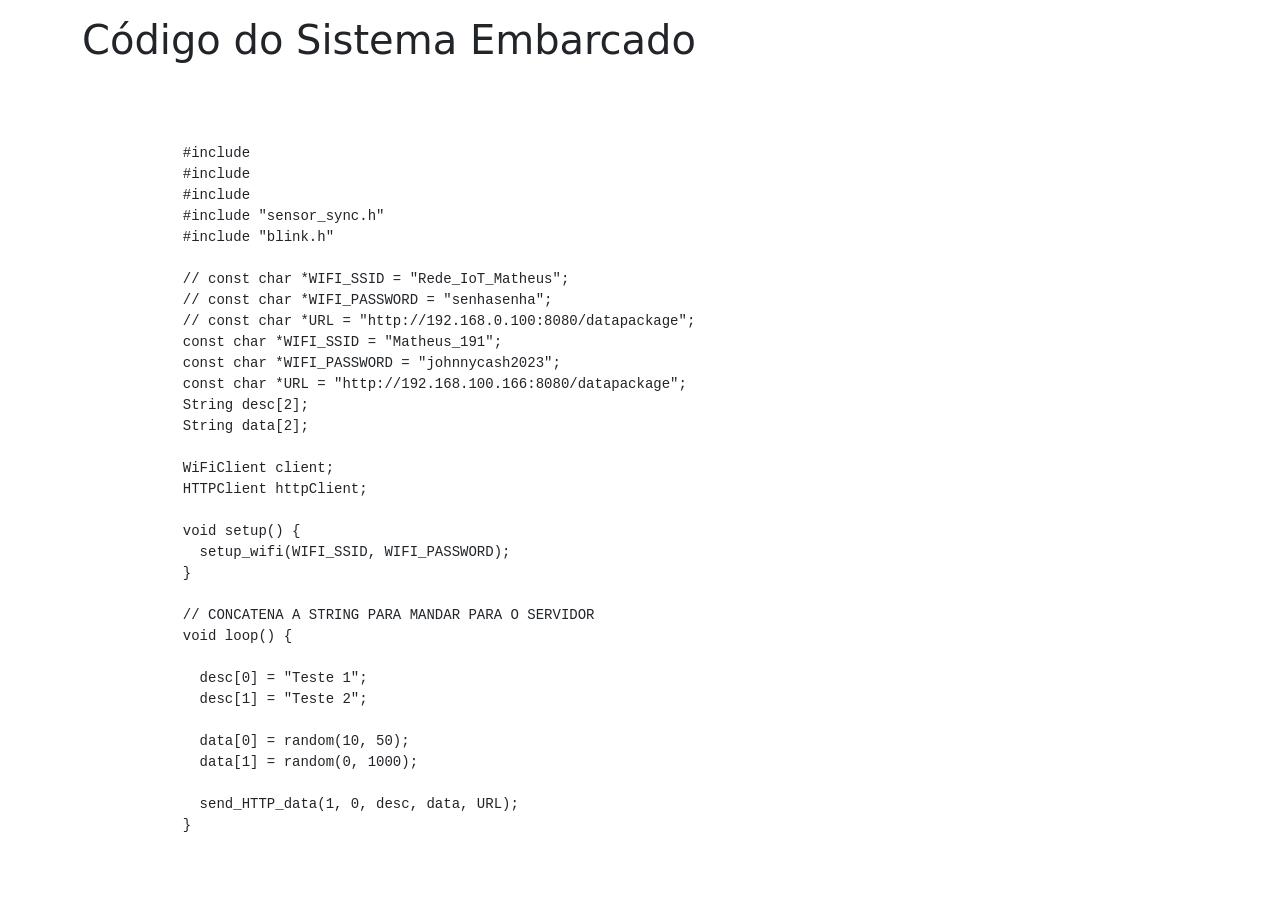
==== sensorsync/src/main/resources/static/code.html @ 165d3299 "update auth endpoint" ====
<!doctype html>
<html lang="pt-BR">

<head>
    <meta charset="utf-8">
    <meta name="viewport" content="width=device-width, initial-scale=1">
    <title>SensorSync</title>
    <link rel="icon" type="image/x-icon" href="img/logo.png">
    <link href="https://cdn.jsdelivr.net/npm/bootstrap@5.3.2/dist/css/bootstrap.min.css" rel="stylesheet"
          integrity="sha384-T3c6CoIi6uLrA9TneNEoa7RxnatzjcDSCmG1MXxSR1GAsXEV/Dwwykc2MPK8M2HN" crossorigin="anonymous">
    <link href="https://cdn.jsdelivr.net/npm/bootstrap@5.3.2/dist/css/bootstrap.min.css" rel="stylesheet"
          integrity="sha384-T3c6CoIi6uLrA9TneNEoa7RxnatzjcDSCmG1MXxSR1GAsXEV/Dwwykc2MPK8M2HN" crossorigin="anonymous">
    <script src="scripts/dark_mode.js"></script>


</head>

<body onload="generateTable()">

<div class="container">
    <div>
        <p>
        <h1>
            <div id="codeTitle">Código do Sistema Embarcado</div>
        </h1>
        </p>
    </div>


    <div id="codeGenerated">


    <pre>
        <code>
            <!--    &lt;p&gt;Sample text here...&lt;/p&gt;-->
            <!--&lt;p&gt;And another line of sample text here...&lt;/p&gt;-->
            #include <Arduino.h>
            #include <ESP8266WiFi.h>
            #include <ESP8266HTTPClient.h>
            #include "sensor_sync.h"
            #include "blink.h"

            // const char *WIFI_SSID = "Rede_IoT_Matheus";
            // const char *WIFI_PASSWORD = "senhasenha";
            // const char *URL = "http://192.168.0.100:8080/datapackage";
            const char *WIFI_SSID = "Matheus_191";
            const char *WIFI_PASSWORD = "johnnycash2023";
            const char *URL = "http://192.168.100.166:8080/datapackage";
            String desc[2];
            String data[2];

            WiFiClient client;
            HTTPClient httpClient;

            void setup() {
              setup_wifi(WIFI_SSID, WIFI_PASSWORD);
            }

            // CONCATENA A STRING PARA MANDAR PARA O SERVIDOR
            void loop() {

              desc[0] = "Teste 1";
              desc[1] = "Teste 2";

              data[0] = random(10, 50);
              data[1] = random(0, 1000);

              send_HTTP_data(1, 0, desc, data, URL);
            }
        </code>
    </pre>

    </div>

</div>

<script src="https://cdn.jsdelivr.net/npm/bootstrap@5.3.2/dist/js/bootstrap.bundle.min.js"
        integrity="sha384-C6RzsynM9kWDrMNeT87bh95OGNyZPhcTNXj1NW7RuBCsyN/o0jlpcV8Qyq46cDfL"
        crossorigin="anonymous"></script>
</body>

<script src="scripts/export.js"></script>

</html>
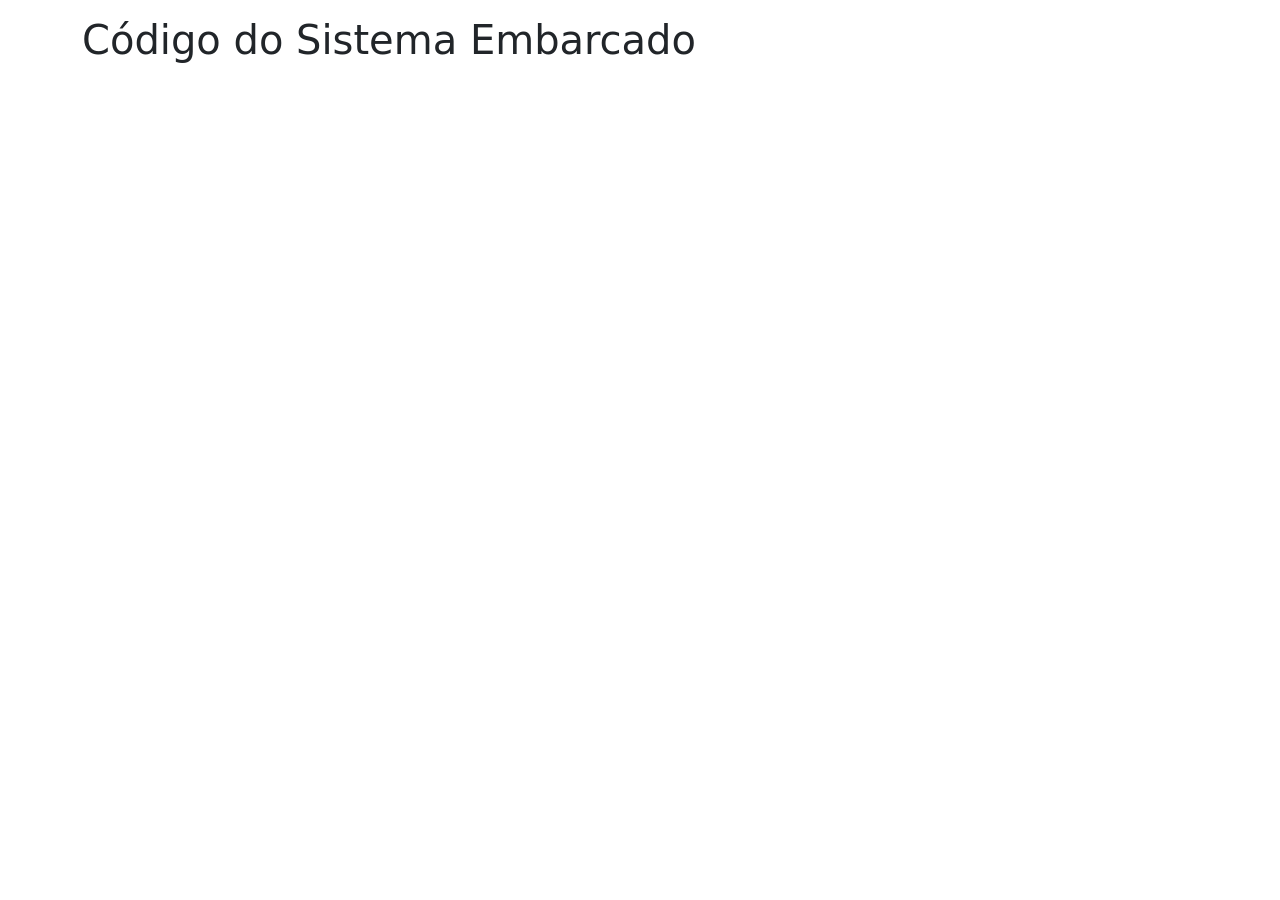
==== commit 4c61bb0a: "update code generate ESP8266 and ESP32" ====
--- a/sensorsync/src/main/resources/static/code.html
+++ b/sensorsync/src/main/resources/static/code.html
@@ -15,7 +15,7 @@
 
 </head>
 
-<body onload="generateTable()">
+<body onload="generateCode()">
 
 <div class="container">
     <div>
@@ -27,46 +27,15 @@
     </div>
 
 
-    <div id="codeGenerated">
+    <div>
 
 
     <pre>
         <code>
-            <!--    &lt;p&gt;Sample text here...&lt;/p&gt;-->
-            <!--&lt;p&gt;And another line of sample text here...&lt;/p&gt;-->
-            #include <Arduino.h>
-            #include <ESP8266WiFi.h>
-            #include <ESP8266HTTPClient.h>
-            #include "sensor_sync.h"
-            #include "blink.h"
+            <div id="codeGenerated">
 
-            // const char *WIFI_SSID = "Rede_IoT_Matheus";
-            // const char *WIFI_PASSWORD = "senhasenha";
-            // const char *URL = "http://192.168.0.100:8080/datapackage";
-            const char *WIFI_SSID = "Matheus_191";
-            const char *WIFI_PASSWORD = "johnnycash2023";
-            const char *URL = "http://192.168.100.166:8080/datapackage";
-            String desc[2];
-            String data[2];
 
-            WiFiClient client;
-            HTTPClient httpClient;
-
-            void setup() {
-              setup_wifi(WIFI_SSID, WIFI_PASSWORD);
-            }
-
-            // CONCATENA A STRING PARA MANDAR PARA O SERVIDOR
-            void loop() {
-
-              desc[0] = "Teste 1";
-              desc[1] = "Teste 2";
-
-              data[0] = random(10, 50);
-              data[1] = random(0, 1000);
-
-              send_HTTP_data(1, 0, desc, data, URL);
-            }
+            </div>
         </code>
     </pre>
 
@@ -79,6 +48,6 @@
         crossorigin="anonymous"></script>
 </body>
 
-<script src="scripts/export.js"></script>
+<script src="scripts/code.js"></script>
 
 </html>
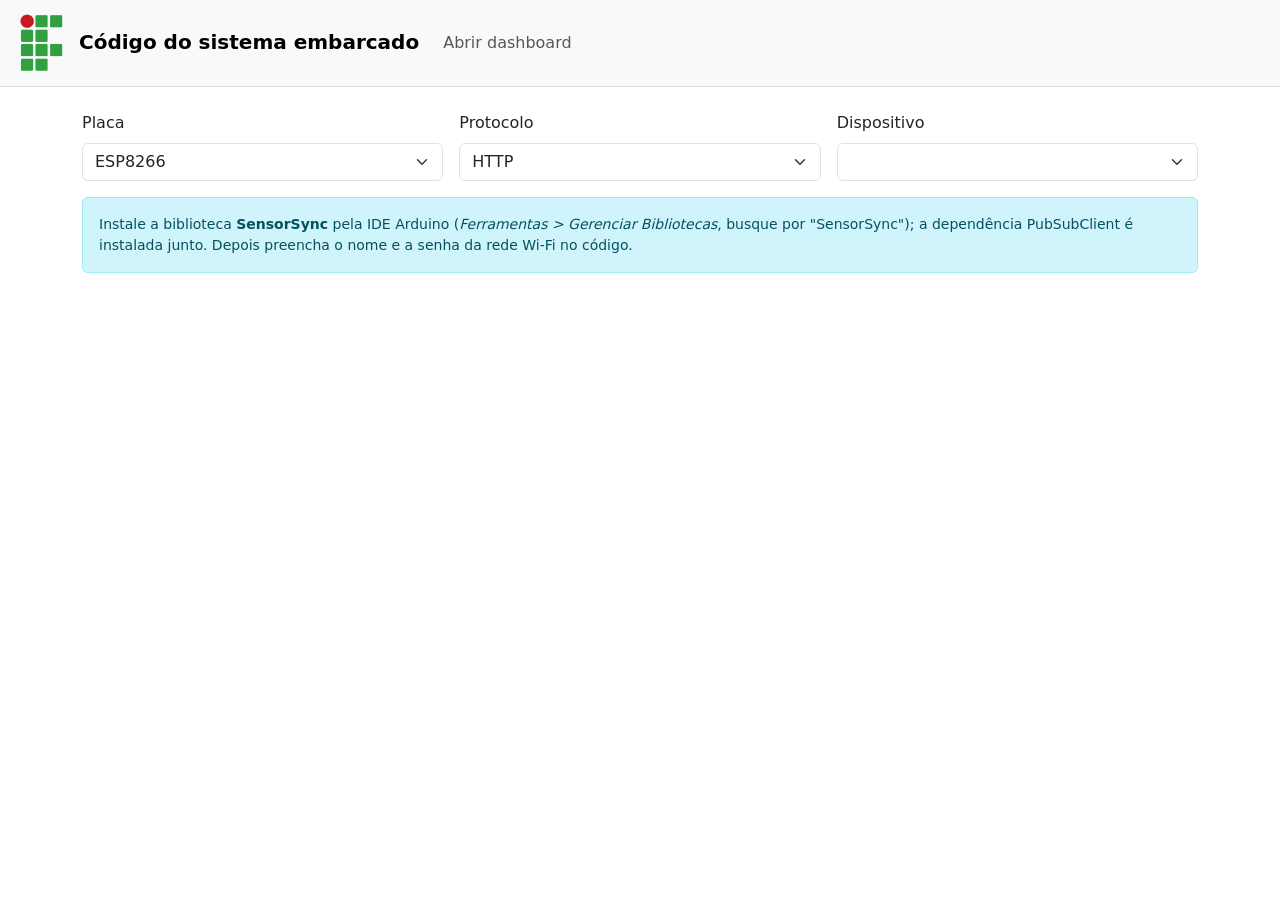
==== commit 381ba030: "feat: autenticacao de usuarios, tokens por dispositivo e correcao das telas - Spring Security: login" ====
--- a/sensorsync/src/main/resources/static/code.html
+++ b/sensorsync/src/main/resources/static/code.html
@@ -1,53 +1,62 @@
 <!doctype html>
 <html lang="pt-BR">
-
 <head>
     <meta charset="utf-8">
     <meta name="viewport" content="width=device-width, initial-scale=1">
-    <title>SensorSync</title>
+    <title>SensorSync - Código embarcado</title>
     <link rel="icon" type="image/x-icon" href="img/logo.png">
-    <link href="https://cdn.jsdelivr.net/npm/bootstrap@5.3.2/dist/css/bootstrap.min.css" rel="stylesheet"
-          integrity="sha384-T3c6CoIi6uLrA9TneNEoa7RxnatzjcDSCmG1MXxSR1GAsXEV/Dwwykc2MPK8M2HN" crossorigin="anonymous">
-    <link href="https://cdn.jsdelivr.net/npm/bootstrap@5.3.2/dist/css/bootstrap.min.css" rel="stylesheet"
-          integrity="sha384-T3c6CoIi6uLrA9TneNEoa7RxnatzjcDSCmG1MXxSR1GAsXEV/Dwwykc2MPK8M2HN" crossorigin="anonymous">
+    <link href="scripts/imports/bootstrap.min.css" rel="stylesheet">
     <script src="scripts/dark_mode.js"></script>
+</head>
+<body>
+<nav class="navbar navbar-expand-lg bg-body-tertiary border-bottom">
+    <div class="container-fluid">
+        <a class="navbar-brand fw-semibold" href="index.html">
+            <img src='./img/if_logo.png' alt='Logo' width='60' height='60' class='d-inline-block align-text-mid'>
+            <span id="codeTitle">Código do sistema embarcado</span>
+        </a>
+        <div class="navbar-nav me-auto">
+            <a class="nav-link" id="dashboardLink" href="#">Abrir dashboard</a>
+        </div>
+        <div class="navbar-nav" id="userMenu"></div>
+    </div>
+</nav>
 
+<div class="container my-4">
+    <div id="tokensBox"></div>
 
-</head>
-
-<body onload="generateCode()">
-
-<div class="container">
-    <div>
-        <p>
-        <h1>
-            <div id="codeTitle">Código do Sistema Embarcado</div>
-        </h1>
-        </p>
+    <div class="row g-3 align-items-end mb-3">
+        <div class="col-md-4">
+            <label class="form-label" for="board">Placa</label>
+            <select class="form-select" id="board">
+                <option value="ESP8266">ESP8266</option>
+                <option value="ESP32">ESP32</option>
+                <option value="ARDUINO_ESP8266">Arduino + ESP8266</option>
+            </select>
+        </div>
+        <div class="col-md-4">
+            <label class="form-label" for="protocol">Protocolo</label>
+            <select class="form-select" id="protocol">
+                <option value="HTTP">HTTP</option>
+                <option value="MQTT">MQTT</option>
+            </select>
+        </div>
+        <div class="col-md-4">
+            <label class="form-label" for="device">Dispositivo</label>
+            <select class="form-select" id="device"></select>
+        </div>
     </div>
 
-
-    <div>
-
-
-    <pre>
-        <code>
-            <div id="codeGenerated">
-
-
-            </div>
-        </code>
-    </pre>
-
+    <div class="alert alert-info small">
+        Instale a biblioteca <strong>SensorSync</strong> pela IDE Arduino (<em>Ferramentas &gt; Gerenciar Bibliotecas</em>,
+        busque por "SensorSync"); a dependência PubSubClient é instalada junto. Depois preencha o nome e a senha da rede Wi-Fi no código.
     </div>
 
+    <div id="codeGenerated"></div>
 </div>
 
-<script src="https://cdn.jsdelivr.net/npm/bootstrap@5.3.2/dist/js/bootstrap.bundle.min.js"
-        integrity="sha384-C6RzsynM9kWDrMNeT87bh95OGNyZPhcTNXj1NW7RuBCsyN/o0jlpcV8Qyq46cDfL"
-        crossorigin="anonymous"></script>
+<script src="scripts/imports/bootstrap.bundle.min.js"></script>
+<script src="scripts/app.js"></script>
+<script src="scripts/code.js"></script>
 </body>
-
-<script src="scripts/code.js"></script>
-
-</html>+</html>
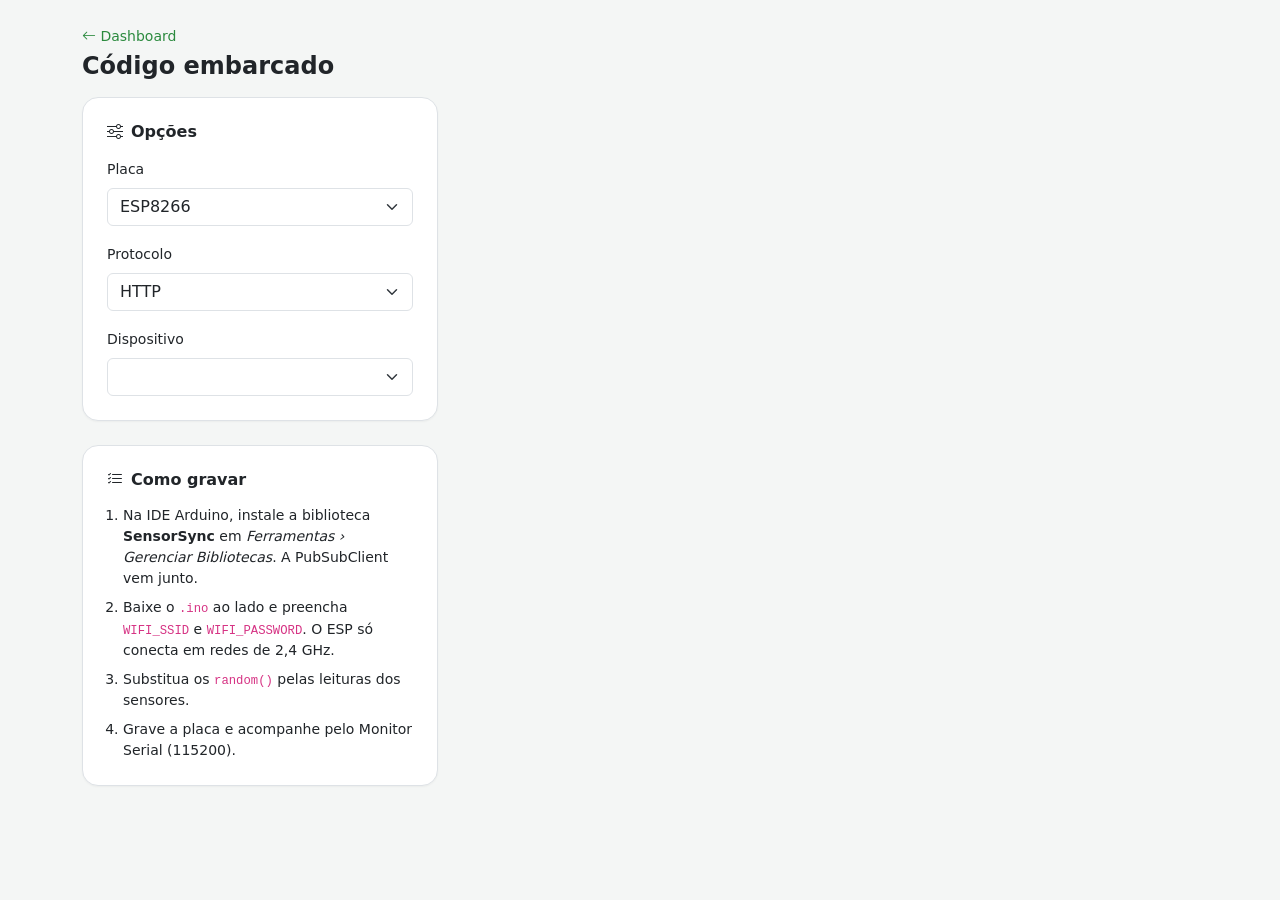
==== commit 2f68e685: "feat(ui): novo visual das telas com Bootstrap - Barra de navegacao unica (projetos, novo projeto, us" ====
--- a/sensorsync/src/main/resources/static/code.html
+++ b/sensorsync/src/main/resources/static/code.html
@@ -4,56 +4,65 @@
     <meta charset="utf-8">
     <meta name="viewport" content="width=device-width, initial-scale=1">
     <title>SensorSync - Código embarcado</title>
-    <link rel="icon" type="image/x-icon" href="img/logo.png">
+    <link rel="icon" type="image/png" href="img/logo.png">
     <link href="scripts/imports/bootstrap.min.css" rel="stylesheet">
+    <link href="vendor/bootstrap-icons/bootstrap-icons.min.css" rel="stylesheet">
+    <link href="styles/app.css" rel="stylesheet">
     <script src="scripts/dark_mode.js"></script>
 </head>
 <body>
-<nav class="navbar navbar-expand-lg bg-body-tertiary border-bottom">
-    <div class="container-fluid">
-        <a class="navbar-brand fw-semibold" href="index.html">
-            <img src='./img/if_logo.png' alt='Logo' width='60' height='60' class='d-inline-block align-text-mid'>
-            <span id="codeTitle">Código do sistema embarcado</span>
-        </a>
-        <div class="navbar-nav me-auto">
-            <a class="nav-link" id="dashboardLink" href="#">Abrir dashboard</a>
-        </div>
-        <div class="navbar-nav" id="userMenu"></div>
+<nav id="appNav"></nav>
+
+<main class="container-xl">
+    <div class="ss-page-header">
+        <a class="small text-decoration-none" id="dashboardLink" href="#"><i class="bi bi-arrow-left"></i> Dashboard</a>
+        <h1 class="mt-1" id="codeTitle">Código embarcado</h1>
     </div>
-</nav>
 
-<div class="container my-4">
     <div id="tokensBox"></div>
 
-    <div class="row g-3 align-items-end mb-3">
-        <div class="col-md-4">
-            <label class="form-label" for="board">Placa</label>
-            <select class="form-select" id="board">
-                <option value="ESP8266">ESP8266</option>
-                <option value="ESP32">ESP32</option>
-                <option value="ARDUINO_ESP8266">Arduino + ESP8266</option>
-            </select>
+    <div class="row g-4">
+        <div class="col-lg-4">
+            <section class="ss-card p-4 mb-4">
+                <h2 class="h6 fw-semibold mb-3"><i class="bi bi-sliders me-2"></i>Opções</h2>
+                <div class="mb-3">
+                    <label class="form-label small" for="board">Placa</label>
+                    <select class="form-select" id="board">
+                        <option value="ESP8266">ESP8266</option>
+                        <option value="ESP32">ESP32</option>
+                        <option value="ARDUINO_ESP8266">Arduino + ESP8266</option>
+                    </select>
+                </div>
+                <div class="mb-3">
+                    <label class="form-label small" for="protocol">Protocolo</label>
+                    <select class="form-select" id="protocol">
+                        <option value="HTTP">HTTP</option>
+                        <option value="MQTT">MQTT</option>
+                    </select>
+                </div>
+                <div>
+                    <label class="form-label small" for="device">Dispositivo</label>
+                    <select class="form-select" id="device"></select>
+                </div>
+            </section>
+
+            <section class="ss-card p-4">
+                <h2 class="h6 fw-semibold mb-3"><i class="bi bi-list-check me-2"></i>Como gravar</h2>
+                <ol class="small ps-3 mb-0 d-flex flex-column gap-2">
+                    <li>Na IDE Arduino, instale a biblioteca <strong>SensorSync</strong> em <em>Ferramentas › Gerenciar Bibliotecas</em>. A PubSubClient vem junto.</li>
+                    <li>Baixe o <code>.ino</code> ao lado e preencha <code>WIFI_SSID</code> e <code>WIFI_PASSWORD</code>. O ESP só conecta em redes de 2,4 GHz.</li>
+                    <li>Substitua os <code>random()</code> pelas leituras dos sensores.</li>
+                    <li>Grave a placa e acompanhe pelo Monitor Serial (115200).</li>
+                </ol>
+            </section>
         </div>
-        <div class="col-md-4">
-            <label class="form-label" for="protocol">Protocolo</label>
-            <select class="form-select" id="protocol">
-                <option value="HTTP">HTTP</option>
-                <option value="MQTT">MQTT</option>
-            </select>
-        </div>
-        <div class="col-md-4">
-            <label class="form-label" for="device">Dispositivo</label>
-            <select class="form-select" id="device"></select>
+        <div class="col-lg-8">
+            <div id="codeGenerated"></div>
         </div>
     </div>
+</main>
 
-    <div class="alert alert-info small">
-        Instale a biblioteca <strong>SensorSync</strong> pela IDE Arduino (<em>Ferramentas &gt; Gerenciar Bibliotecas</em>,
-        busque por "SensorSync"); a dependência PubSubClient é instalada junto. Depois preencha o nome e a senha da rede Wi-Fi no código.
-    </div>
-
-    <div id="codeGenerated"></div>
-</div>
+<footer id="appFooter"></footer>
 
 <script src="scripts/imports/bootstrap.bundle.min.js"></script>
 <script src="scripts/app.js"></script>
--- a/sensorsync/src/main/resources/static/styles/app.css
+++ b/sensorsync/src/main/resources/static/styles/app.css
@@ -0,0 +1,237 @@
+/* SensorSync - ajustes visuais sobre o Bootstrap 5.3 */
+
+:root,
+[data-bs-theme=light] {
+    --ss-green: #2b8a3e;
+    --ss-green-rgb: 43, 138, 62;
+    --ss-green-dark: #22702f;
+    --bs-primary: var(--ss-green);
+    --bs-primary-rgb: var(--ss-green-rgb);
+    --bs-link-color: var(--ss-green);
+    --bs-link-color-rgb: var(--ss-green-rgb);
+    --bs-link-hover-color: var(--ss-green-dark);
+    --ss-page-bg: #f4f6f5;
+    --ss-surface: #ffffff;
+}
+
+[data-bs-theme=dark] {
+    --ss-green: #40c057;
+    --ss-green-rgb: 64, 192, 87;
+    --ss-green-dark: #37b24d;
+    --bs-primary: var(--ss-green);
+    --bs-primary-rgb: var(--ss-green-rgb);
+    --bs-link-color: var(--ss-green);
+    --bs-link-color-rgb: var(--ss-green-rgb);
+    --bs-link-hover-color: #69db7c;
+    --bs-body-bg: #111614;
+    --bs-body-bg-rgb: 17, 22, 20;
+    --ss-page-bg: #111614;
+    --bs-secondary-bg: #222b28;
+    --bs-tertiary-bg: #1a211f;
+    --bs-border-color: #2c3633;
+    --ss-surface: #182019;
+}
+
+body {
+    background-color: var(--ss-page-bg);
+}
+
+.btn-primary {
+    --bs-btn-bg: var(--ss-green);
+    --bs-btn-border-color: var(--ss-green);
+    --bs-btn-hover-bg: var(--ss-green-dark);
+    --bs-btn-hover-border-color: var(--ss-green-dark);
+    --bs-btn-active-bg: var(--ss-green-dark);
+    --bs-btn-active-border-color: var(--ss-green-dark);
+    --bs-btn-disabled-bg: var(--ss-green);
+    --bs-btn-disabled-border-color: var(--ss-green);
+}
+
+[data-bs-theme=dark] .btn-primary {
+    --bs-btn-color: #0b1f10;
+    --bs-btn-hover-color: #0b1f10;
+    --bs-btn-active-color: #0b1f10;
+}
+
+.btn-outline-primary {
+    --bs-btn-color: var(--ss-green);
+    --bs-btn-border-color: var(--ss-green);
+    --bs-btn-hover-bg: var(--ss-green);
+    --bs-btn-hover-border-color: var(--ss-green);
+    --bs-btn-active-bg: var(--ss-green-dark);
+    --bs-btn-active-border-color: var(--ss-green-dark);
+}
+
+.form-control:focus, .form-select:focus, .form-check-input:focus {
+    border-color: rgba(var(--ss-green-rgb), .6);
+    box-shadow: 0 0 0 .25rem rgba(var(--ss-green-rgb), .2);
+}
+
+.form-check-input:checked {
+    background-color: var(--ss-green);
+    border-color: var(--ss-green);
+}
+
+/* Navbar */
+.ss-navbar {
+    background: var(--ss-surface);
+    border-bottom: 1px solid var(--bs-border-color);
+}
+
+.ss-brand-mark {
+    width: 34px;
+    height: 34px;
+    border-radius: 10px;
+    display: inline-flex;
+    align-items: center;
+    justify-content: center;
+    background: rgba(var(--ss-green-rgb), .12);
+    color: var(--ss-green);
+    font-size: 1.15rem;
+}
+
+.ss-navbar .nav-link.active {
+    color: var(--ss-green);
+    font-weight: 600;
+}
+
+/* Superficies */
+.ss-card {
+    background: var(--ss-surface);
+    border: 1px solid var(--bs-border-color);
+    border-radius: 1rem;
+    box-shadow: 0 1px 2px rgba(0, 0, 0, .04);
+}
+
+.ss-page-header {
+    padding: 1.5rem 0 1rem;
+}
+
+.ss-page-header h1 {
+    font-size: 1.5rem;
+    font-weight: 600;
+    margin: 0;
+}
+
+.ss-muted {
+    color: var(--bs-secondary-color);
+}
+
+.ss-icon-badge {
+    width: 42px;
+    height: 42px;
+    border-radius: 12px;
+    display: inline-flex;
+    align-items: center;
+    justify-content: center;
+    background: rgba(var(--ss-green-rgb), .12);
+    color: var(--ss-green);
+    font-size: 1.25rem;
+    flex-shrink: 0;
+}
+
+/* Cards de projeto na tela inicial */
+.ss-project {
+    transition: box-shadow .15s ease, transform .15s ease;
+}
+
+.ss-project:hover {
+    box-shadow: 0 .5rem 1.25rem rgba(0, 0, 0, .08);
+    transform: translateY(-1px);
+}
+
+.ss-project .stretched-link::after {
+    z-index: 0;
+}
+
+.ss-project .dropdown {
+    position: relative;
+    z-index: 2;
+}
+
+/* KPIs do dashboard */
+.ss-kpi-value {
+    font-size: 2rem;
+    font-weight: 600;
+    line-height: 1.1;
+    font-variant-numeric: tabular-nums;
+}
+
+.ss-status-dot {
+    width: .6rem;
+    height: .6rem;
+    border-radius: 50%;
+    display: inline-block;
+    background: var(--bs-secondary-color);
+}
+
+.ss-status-dot.online {
+    background: #2f9e44;
+    box-shadow: 0 0 0 3px rgba(47, 158, 68, .2);
+}
+
+.ss-status-dot.idle {
+    background: #f08c00;
+}
+
+/* Bloco de codigo */
+.ss-code {
+    background: #0b110e;
+    color: #d3e4da;
+    border-radius: 0 0 1rem 1rem;
+    font-size: .85rem;
+    max-height: 70vh;
+    overflow: auto;
+}
+
+/* Variaveis no gerador */
+.ss-var-row {
+    border: 1px solid var(--bs-border-color);
+    border-radius: .75rem;
+    padding: .75rem;
+    background: var(--ss-page-bg);
+}
+
+.ss-option {
+    cursor: pointer;
+}
+
+.btn-check:checked + .ss-option {
+    border-color: var(--ss-green) !important;
+    background: rgba(var(--ss-green-rgb), .08);
+    box-shadow: 0 0 0 1px var(--ss-green);
+}
+
+/* Avatar com iniciais */
+.ss-avatar {
+    width: 36px;
+    height: 36px;
+    border-radius: 50%;
+    display: inline-flex;
+    align-items: center;
+    justify-content: center;
+    background: rgba(var(--ss-green-rgb), .15);
+    color: var(--ss-green);
+    font-weight: 600;
+    font-size: .85rem;
+    flex-shrink: 0;
+}
+
+.table-sticky thead th {
+    position: sticky;
+    top: 0;
+    z-index: 1;
+    background: var(--ss-surface);
+}
+
+.ss-footer {
+    color: var(--bs-secondary-color);
+    font-size: .85rem;
+}
+
+.ss-chip {
+    background: var(--bs-secondary-bg);
+    color: var(--bs-body-color);
+    border: 1px solid var(--bs-border-color);
+    font-weight: 500;
+}
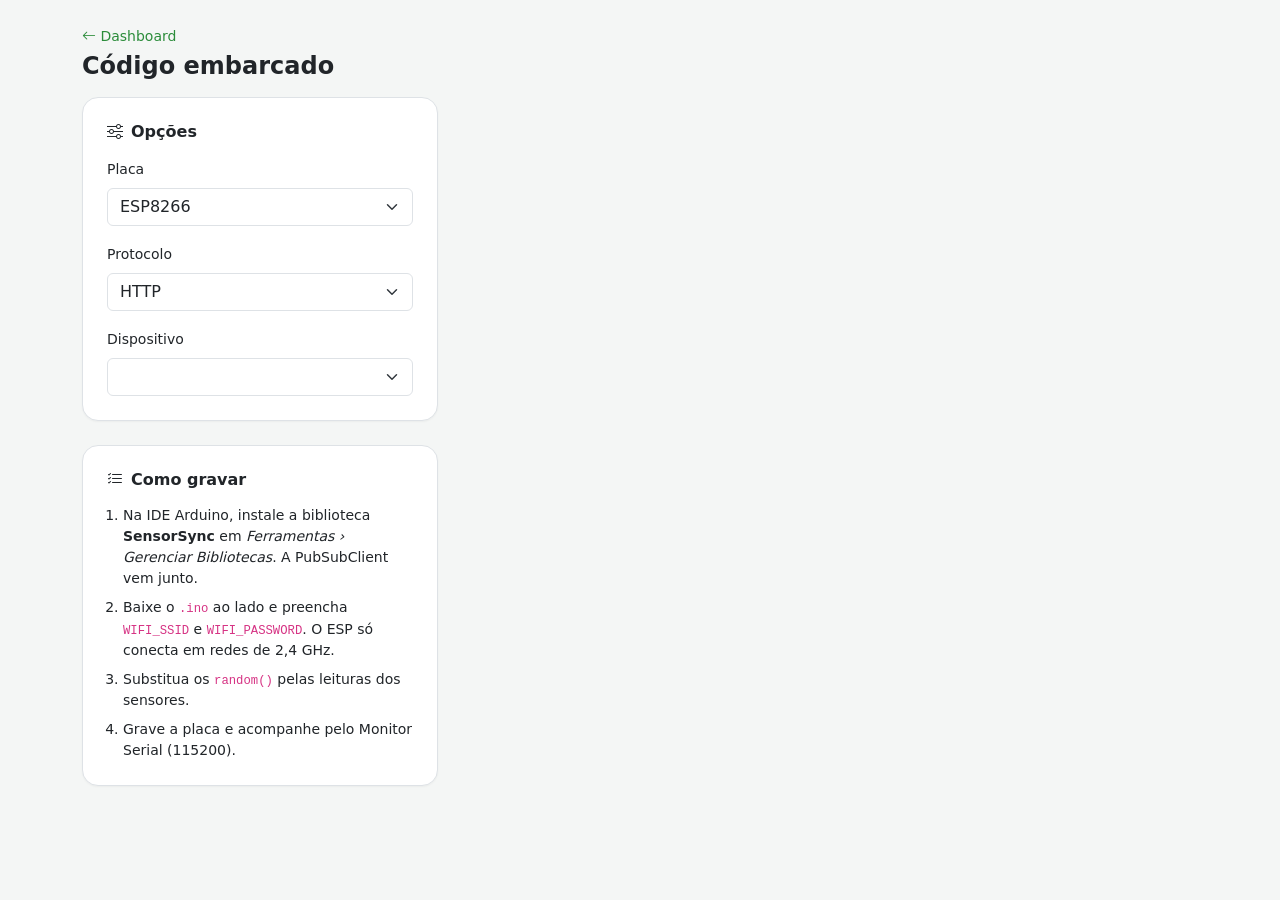
==== commit e041a40d: "feat(ui): identidade visual do IFSC e correcao da busca de projetos - Cores da marca dos Institutos " ====
--- a/sensorsync/src/main/resources/static/code.html
+++ b/sensorsync/src/main/resources/static/code.html
@@ -4,7 +4,7 @@
     <meta charset="utf-8">
     <meta name="viewport" content="width=device-width, initial-scale=1">
     <title>SensorSync - Código embarcado</title>
-    <link rel="icon" type="image/png" href="img/logo.png">
+    <link rel="icon" type="image/png" href="img/if_logo.png">
     <link href="scripts/imports/bootstrap.min.css" rel="stylesheet">
     <link href="vendor/bootstrap-icons/bootstrap-icons.min.css" rel="stylesheet">
     <link href="styles/app.css" rel="stylesheet">
--- a/sensorsync/src/main/resources/static/styles/app.css
+++ b/sensorsync/src/main/resources/static/styles/app.css
@@ -1,28 +1,43 @@
-/* SensorSync - ajustes visuais sobre o Bootstrap 5.3 */
+/* SensorSync - ajustes visuais sobre o Bootstrap 5.3
+ * Cores da identidade visual dos Institutos Federais / IFSC:
+ *   verde  #32A041 (rgb 50,160,65)   vermelho #C8191E (rgb 200,25,30)
+ * Botoes usam um verde um pouco mais escuro para manter contraste do texto branco.
+ */
 
 :root,
 [data-bs-theme=light] {
-    --ss-green: #2b8a3e;
-    --ss-green-rgb: 43, 138, 62;
-    --ss-green-dark: #22702f;
+    --ss-if-green: #32a041;
+    --ss-if-red: #c8191e;
+    --ss-green: #2b8c3a;
+    --ss-green-rgb: 43, 140, 58;
+    --ss-green-dark: #237531;
+    --bs-danger: #c8191e;
+    --bs-danger-rgb: 200, 25, 30;
+    --bs-danger-text-emphasis: #8a1115;
     --bs-primary: var(--ss-green);
     --bs-primary-rgb: var(--ss-green-rgb);
     --bs-link-color: var(--ss-green);
     --bs-link-color-rgb: var(--ss-green-rgb);
     --bs-link-hover-color: var(--ss-green-dark);
+    --bs-link-hover-color-rgb: 35, 117, 49;
     --ss-page-bg: #f4f6f5;
     --ss-surface: #ffffff;
 }
 
 [data-bs-theme=dark] {
-    --ss-green: #40c057;
-    --ss-green-rgb: 64, 192, 87;
-    --ss-green-dark: #37b24d;
+    --ss-if-green: #3fb853;
+    --ss-if-red: #e0353a;
+    --ss-green: #3fb853;
+    --ss-green-rgb: 63, 184, 83;
+    --ss-green-dark: #35a548;
+    --bs-danger: #e0353a;
+    --bs-danger-rgb: 224, 53, 58;
     --bs-primary: var(--ss-green);
     --bs-primary-rgb: var(--ss-green-rgb);
     --bs-link-color: var(--ss-green);
     --bs-link-color-rgb: var(--ss-green-rgb);
     --bs-link-hover-color: #69db7c;
+    --bs-link-hover-color-rgb: 105, 219, 124;
     --bs-body-bg: #111614;
     --bs-body-bg-rgb: 17, 22, 20;
     --ss-page-bg: #111614;
@@ -72,10 +87,37 @@
     border-color: var(--ss-green);
 }
 
-/* Navbar */
+/* Navbar com a faixa vermelho/verde do simbolo do IF */
 .ss-navbar {
     background: var(--ss-surface);
     border-bottom: 1px solid var(--bs-border-color);
+    border-top: 4px solid transparent;
+    border-image: linear-gradient(90deg, var(--ss-if-red) 0 56px, var(--ss-if-green) 56px 100%) 1;
+    border-image-slice: 1 0 0 0;
+}
+
+.ss-brand-logo {
+    width: 34px;
+    height: 34px;
+    object-fit: contain;
+}
+
+.ss-brand-sub {
+    font-size: .7rem;
+    font-weight: 500;
+    color: var(--bs-secondary-color);
+    letter-spacing: .02em;
+}
+
+.ss-campus-logo {
+    height: 44px;
+    width: auto;
+}
+
+[data-bs-theme=dark] .ss-campus-logo.light-only,
+[data-bs-theme=light] .ss-campus-logo.dark-only,
+:root:not([data-bs-theme]) .ss-campus-logo.dark-only {
+    display: none;
 }
 
 .ss-brand-mark {
@@ -166,8 +208,12 @@
 }
 
 .ss-status-dot.online {
-    background: #2f9e44;
-    box-shadow: 0 0 0 3px rgba(47, 158, 68, .2);
+    background: var(--ss-if-green);
+    box-shadow: 0 0 0 3px rgba(50, 160, 65, .2);
+}
+
+.ss-status-dot.offline {
+    background: var(--ss-if-red);
 }
 
 .ss-status-dot.idle {
@@ -235,3 +281,10 @@
     border: 1px solid var(--bs-border-color);
     font-weight: 500;
 }
+
+.ss-login {
+    border-top: 4px solid transparent;
+    border-image: linear-gradient(90deg, var(--ss-if-red) 0 56px, var(--ss-if-green) 56px 100%) 1;
+    border-image-slice: 1 0 0 0;
+    border-radius: 0 0 1rem 1rem;
+}
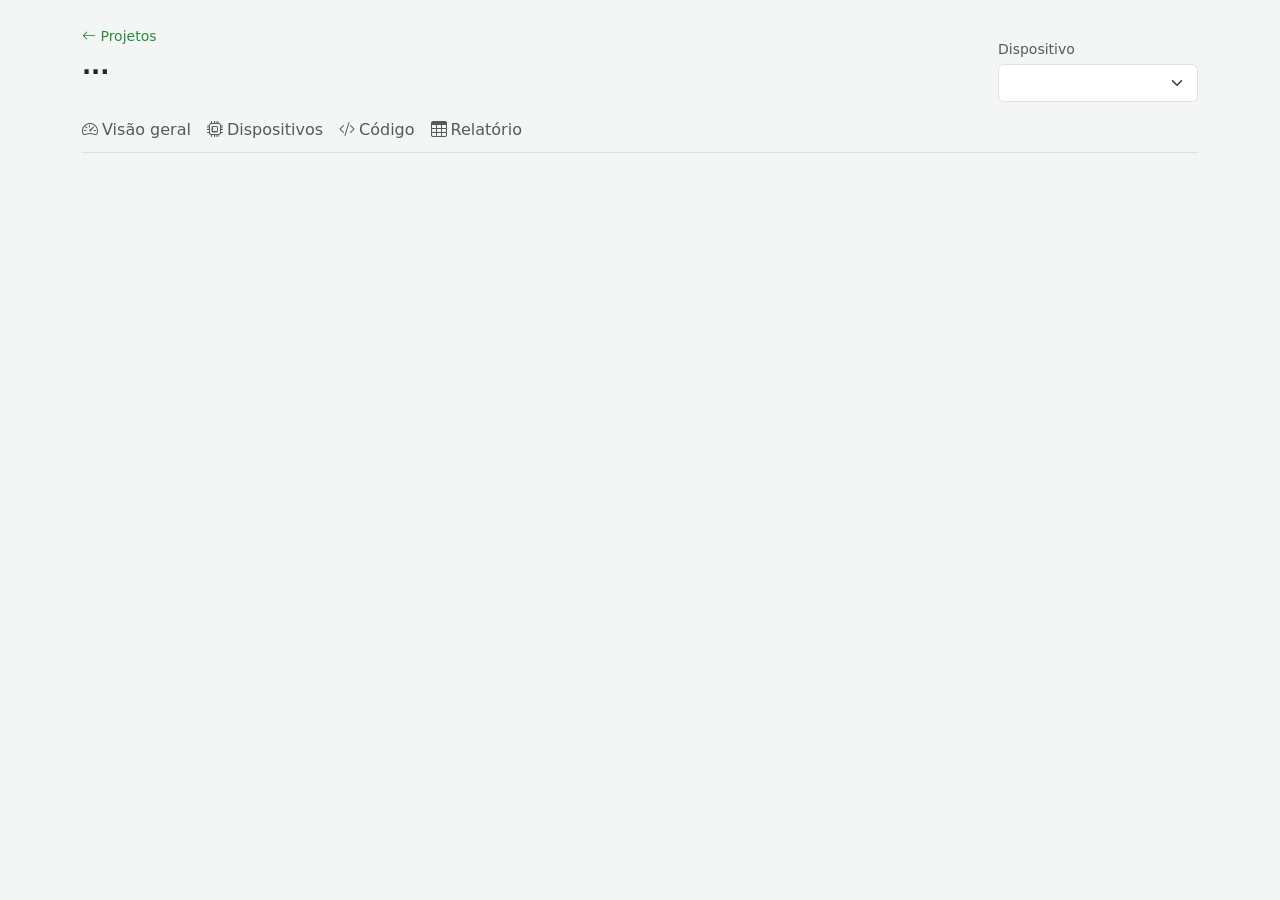
==== commit e4e5df90: "feat(ui): pagina do projeto com abas e nomes longos truncados - Visao geral, Dispositivos, Codigo e " ====
--- a/sensorsync/src/main/resources/static/code.html
+++ b/sensorsync/src/main/resources/static/code.html
@@ -2,70 +2,16 @@
 <html lang="pt-BR">
 <head>
     <meta charset="utf-8">
-    <meta name="viewport" content="width=device-width, initial-scale=1">
-    <title>SensorSync - Código embarcado</title>
-    <link rel="icon" type="image/png" href="img/if_logo.png">
-    <link href="scripts/imports/bootstrap.min.css" rel="stylesheet">
-    <link href="vendor/bootstrap-icons/bootstrap-icons.min.css" rel="stylesheet">
-    <link href="styles/app.css" rel="stylesheet">
-    <script src="scripts/dark_mode.js"></script>
+    <title>SensorSync</title>
+    <!-- Pagina antiga: agora e uma aba da pagina do projeto. Mantida para links e favoritos antigos. -->
+    <script>
+        (function () {
+            var q = new URLSearchParams(window.location.search);
+            var id = q.get('id') || '';
+            q.delete('device');
+            window.location.replace('dashboard.html?' + q.toString() + '#codigo');
+        })();
+    </script>
 </head>
-<body>
-<nav id="appNav"></nav>
-
-<main class="container-xl">
-    <div class="ss-page-header">
-        <a class="small text-decoration-none" id="dashboardLink" href="#"><i class="bi bi-arrow-left"></i> Dashboard</a>
-        <h1 class="mt-1" id="codeTitle">Código embarcado</h1>
-    </div>
-
-    <div id="tokensBox"></div>
-
-    <div class="row g-4">
-        <div class="col-lg-4">
-            <section class="ss-card p-4 mb-4">
-                <h2 class="h6 fw-semibold mb-3"><i class="bi bi-sliders me-2"></i>Opções</h2>
-                <div class="mb-3">
-                    <label class="form-label small" for="board">Placa</label>
-                    <select class="form-select" id="board">
-                        <option value="ESP8266">ESP8266</option>
-                        <option value="ESP32">ESP32</option>
-                        <option value="ARDUINO_ESP8266">Arduino + ESP8266</option>
-                    </select>
-                </div>
-                <div class="mb-3">
-                    <label class="form-label small" for="protocol">Protocolo</label>
-                    <select class="form-select" id="protocol">
-                        <option value="HTTP">HTTP</option>
-                        <option value="MQTT">MQTT</option>
-                    </select>
-                </div>
-                <div>
-                    <label class="form-label small" for="device">Dispositivo</label>
-                    <select class="form-select" id="device"></select>
-                </div>
-            </section>
-
-            <section class="ss-card p-4">
-                <h2 class="h6 fw-semibold mb-3"><i class="bi bi-list-check me-2"></i>Como gravar</h2>
-                <ol class="small ps-3 mb-0 d-flex flex-column gap-2">
-                    <li>Na IDE Arduino, instale a biblioteca <strong>SensorSync</strong> em <em>Ferramentas › Gerenciar Bibliotecas</em>. A PubSubClient vem junto.</li>
-                    <li>Baixe o <code>.ino</code> ao lado e preencha <code>WIFI_SSID</code> e <code>WIFI_PASSWORD</code>. O ESP só conecta em redes de 2,4 GHz.</li>
-                    <li>Substitua os <code>random()</code> pelas leituras dos sensores.</li>
-                    <li>Grave a placa e acompanhe pelo Monitor Serial (115200).</li>
-                </ol>
-            </section>
-        </div>
-        <div class="col-lg-8">
-            <div id="codeGenerated"></div>
-        </div>
-    </div>
-</main>
-
-<footer id="appFooter"></footer>
-
-<script src="scripts/imports/bootstrap.bundle.min.js"></script>
-<script src="scripts/app.js"></script>
-<script src="scripts/code.js"></script>
-</body>
+<body></body>
 </html>
